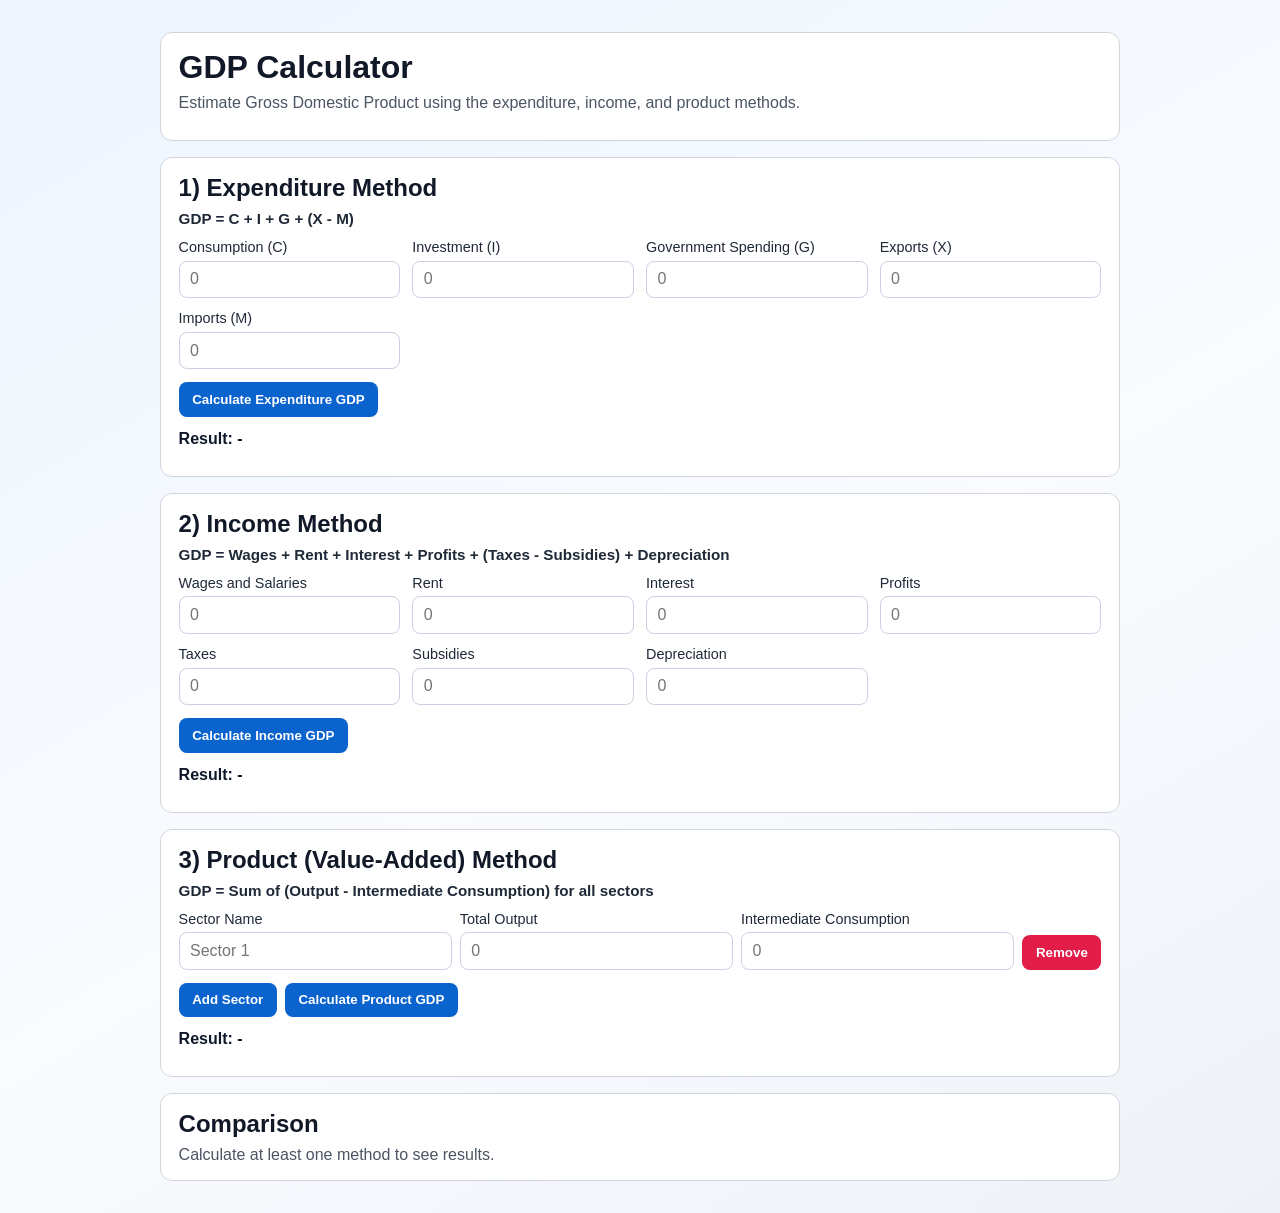
==== index.html @ e5df811b "Add files via upload" ====
<!doctype html>
<html lang="en">
<head>
  <meta charset="UTF-8">
  <meta name="viewport" content="width=device-width, initial-scale=1.0">
  <title>GDP Calculator</title>
  <link rel="stylesheet" href="styles.css">
</head>
<body>
  <main class="container">
    <header>
      <h1>GDP Calculator</h1>
      <p>Estimate Gross Domestic Product using the expenditure, income, and product methods.</p>
    </header>

    <section class="card">
      <h2>1) Expenditure Method</h2>
      <p class="formula">GDP = C + I + G + (X - M)</p>
      <div class="grid">
        <label>Consumption (C)
          <input type="number" step="any" id="exp-c" placeholder="0">
        </label>
        <label>Investment (I)
          <input type="number" step="any" id="exp-i" placeholder="0">
        </label>
        <label>Government Spending (G)
          <input type="number" step="any" id="exp-g" placeholder="0">
        </label>
        <label>Exports (X)
          <input type="number" step="any" id="exp-x" placeholder="0">
        </label>
        <label>Imports (M)
          <input type="number" step="any" id="exp-m" placeholder="0">
        </label>
      </div>
      <button id="btn-expenditure">Calculate Expenditure GDP</button>
      <p class="result" id="result-expenditure">Result: -</p>
    </section>

    <section class="card">
      <h2>2) Income Method</h2>
      <p class="formula">GDP = Wages + Rent + Interest + Profits + (Taxes - Subsidies) + Depreciation</p>
      <div class="grid">
        <label>Wages and Salaries
          <input type="number" step="any" id="inc-wages" placeholder="0">
        </label>
        <label>Rent
          <input type="number" step="any" id="inc-rent" placeholder="0">
        </label>
        <label>Interest
          <input type="number" step="any" id="inc-interest" placeholder="0">
        </label>
        <label>Profits
          <input type="number" step="any" id="inc-profits" placeholder="0">
        </label>
        <label>Taxes
          <input type="number" step="any" id="inc-taxes" placeholder="0">
        </label>
        <label>Subsidies
          <input type="number" step="any" id="inc-subsidies" placeholder="0">
        </label>
        <label>Depreciation
          <input type="number" step="any" id="inc-depreciation" placeholder="0">
        </label>
      </div>
      <button id="btn-income">Calculate Income GDP</button>
      <p class="result" id="result-income">Result: -</p>
    </section>

    <section class="card">
      <h2>3) Product (Value-Added) Method</h2>
      <p class="formula">GDP = Sum of (Output - Intermediate Consumption) for all sectors</p>
      <div id="sector-rows" class="sector-rows"></div>
      <div class="actions">
        <button type="button" id="btn-add-sector">Add Sector</button>
        <button type="button" id="btn-product">Calculate Product GDP</button>
      </div>
      <p class="result" id="result-product">Result: -</p>
    </section>

    <section class="card summary">
      <h2>Comparison</h2>
      <p id="comparison-text">Calculate at least one method to see results.</p>
    </section>
  </main>

  <script src="script.js"></script>
</body>
</html>
---- styles.css ----
:root {
  --bg: #f4f7fb;
  --card: #ffffff;
  --text: #111827;
  --muted: #4b5563;
  --accent: #0b63ce;
  --accent-strong: #084a99;
  --border: #d1d5db;
}

* {
  box-sizing: border-box;
}

body {
  margin: 0;
  font-family: "Segoe UI", Tahoma, Geneva, Verdana, sans-serif;
  background: linear-gradient(150deg, #eef5ff, #f9fbff 55%, #eef2f7);
  color: var(--text);
}

.container {
  width: min(960px, 94vw);
  margin: 2rem auto;
  display: grid;
  gap: 1rem;
}

header,
.card {
  background: var(--card);
  border: 1px solid var(--border);
  border-radius: 12px;
  padding: 1rem 1.1rem;
}

h1,
h2 {
  margin: 0 0 0.5rem;
}

p {
  margin: 0.25rem 0 0.75rem;
  color: var(--muted);
}

.formula {
  font-size: 0.95rem;
  font-weight: 600;
  color: #1f2937;
}

.grid {
  display: grid;
  grid-template-columns: repeat(auto-fit, minmax(190px, 1fr));
  gap: 0.75rem;
  margin-bottom: 0.8rem;
}

label {
  display: flex;
  flex-direction: column;
  gap: 0.35rem;
  font-size: 0.9rem;
  color: #1f2937;
}

input {
  padding: 0.55rem 0.65rem;
  border: 1px solid #c8d2e0;
  border-radius: 8px;
  font-size: 1rem;
}

input:focus {
  outline: 2px solid #99c0f0;
  border-color: #76a7e0;
}

button {
  background: var(--accent);
  color: #fff;
  border: 0;
  border-radius: 8px;
  padding: 0.62rem 0.85rem;
  font-weight: 600;
  cursor: pointer;
}

button:hover {
  background: var(--accent-strong);
}

.actions {
  display: flex;
  flex-wrap: wrap;
  gap: 0.5rem;
}

.sector-rows {
  display: grid;
  gap: 0.6rem;
  margin-bottom: 0.8rem;
}

.sector-row {
  display: grid;
  grid-template-columns: 1fr 1fr 1fr auto;
  gap: 0.5rem;
  align-items: end;
}

.sector-row button {
  background: #e11d48;
}

.sector-row button:hover {
  background: #be123c;
}

.result {
  margin-top: 0.8rem;
  font-weight: 700;
  color: #0f172a;
}

.summary p {
  margin: 0.3rem 0 0;
}

@media (max-width: 640px) {
  .sector-row {
    grid-template-columns: 1fr;
  }
}
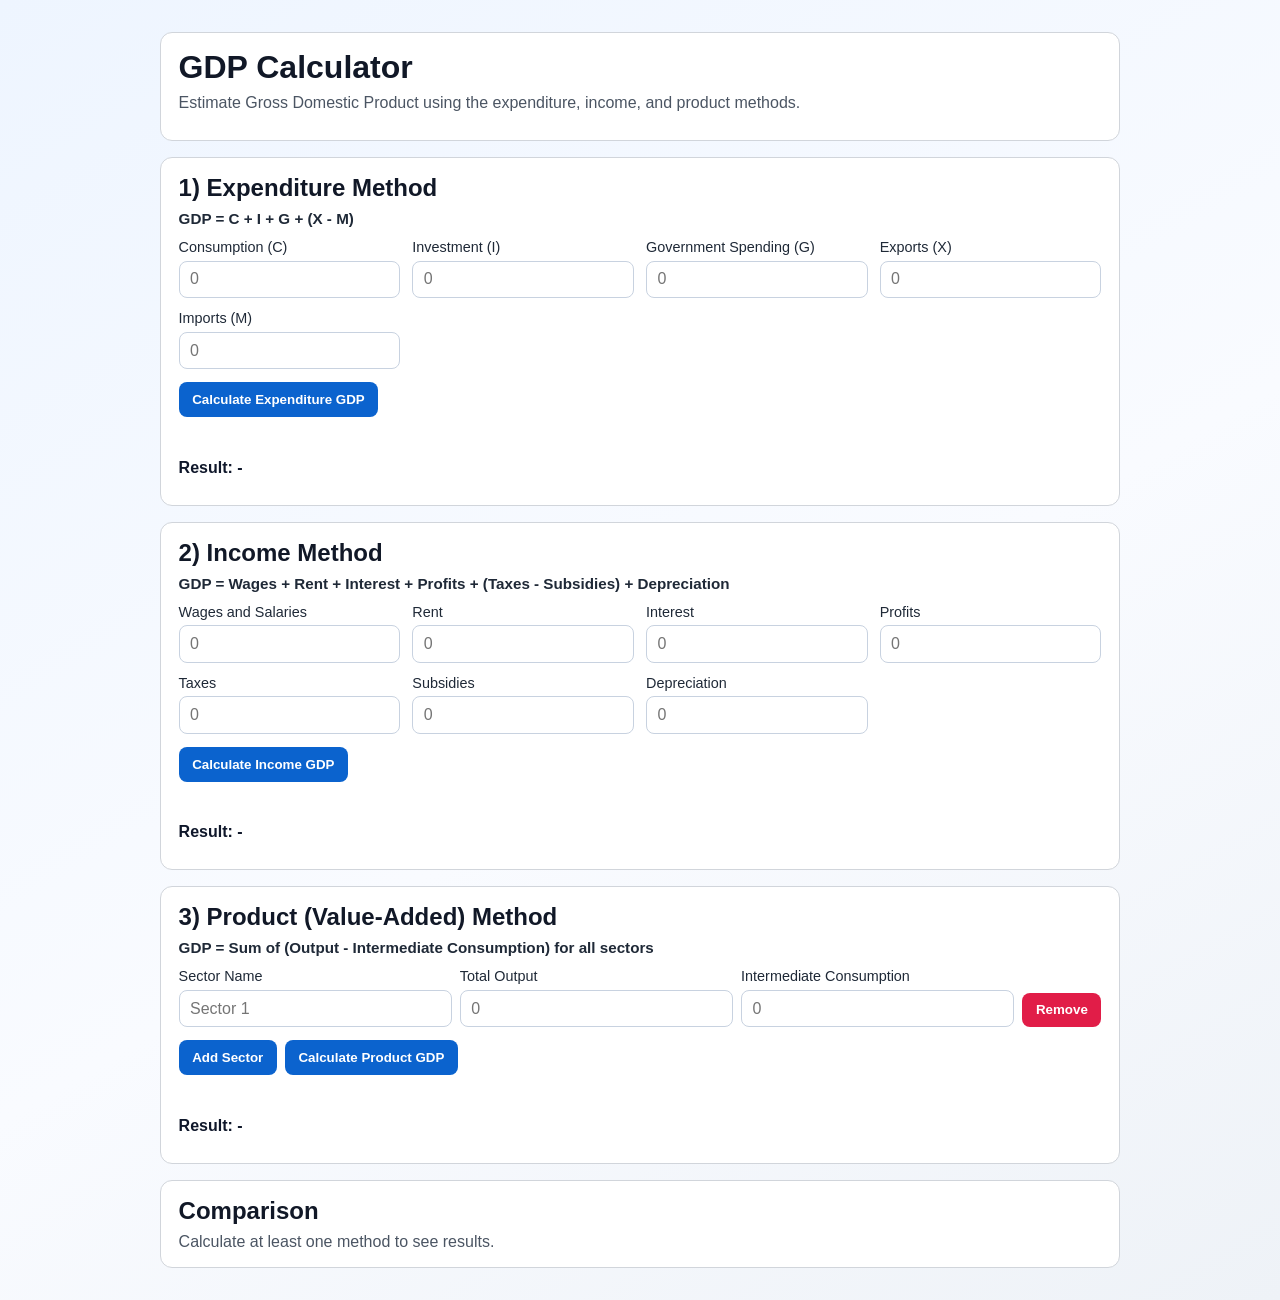
==== commit 9e87e34d: "Add files via upload" ====
--- a/index.html
+++ b/index.html
@@ -34,6 +34,7 @@
         </label>
       </div>
       <button id="btn-expenditure">Calculate Expenditure GDP</button>
+      <p class="error" id="error-expenditure"></p>
       <p class="result" id="result-expenditure">Result: -</p>
     </section>
 
@@ -64,6 +65,7 @@
         </label>
       </div>
       <button id="btn-income">Calculate Income GDP</button>
+      <p class="error" id="error-income"></p>
       <p class="result" id="result-income">Result: -</p>
     </section>
 
@@ -75,6 +77,7 @@
         <button type="button" id="btn-add-sector">Add Sector</button>
         <button type="button" id="btn-product">Calculate Product GDP</button>
       </div>
+      <p class="error" id="error-product"></p>
       <p class="result" id="result-product">Result: -</p>
     </section>
 
--- a/styles.css
+++ b/styles.css
@@ -124,6 +124,13 @@
   color: #0f172a;
 }
 
+.error {
+  margin-top: 0.6rem;
+  min-height: 1.2rem;
+  font-weight: 600;
+  color: #b91c1c;
+}
+
 .summary p {
   margin: 0.3rem 0 0;
 }
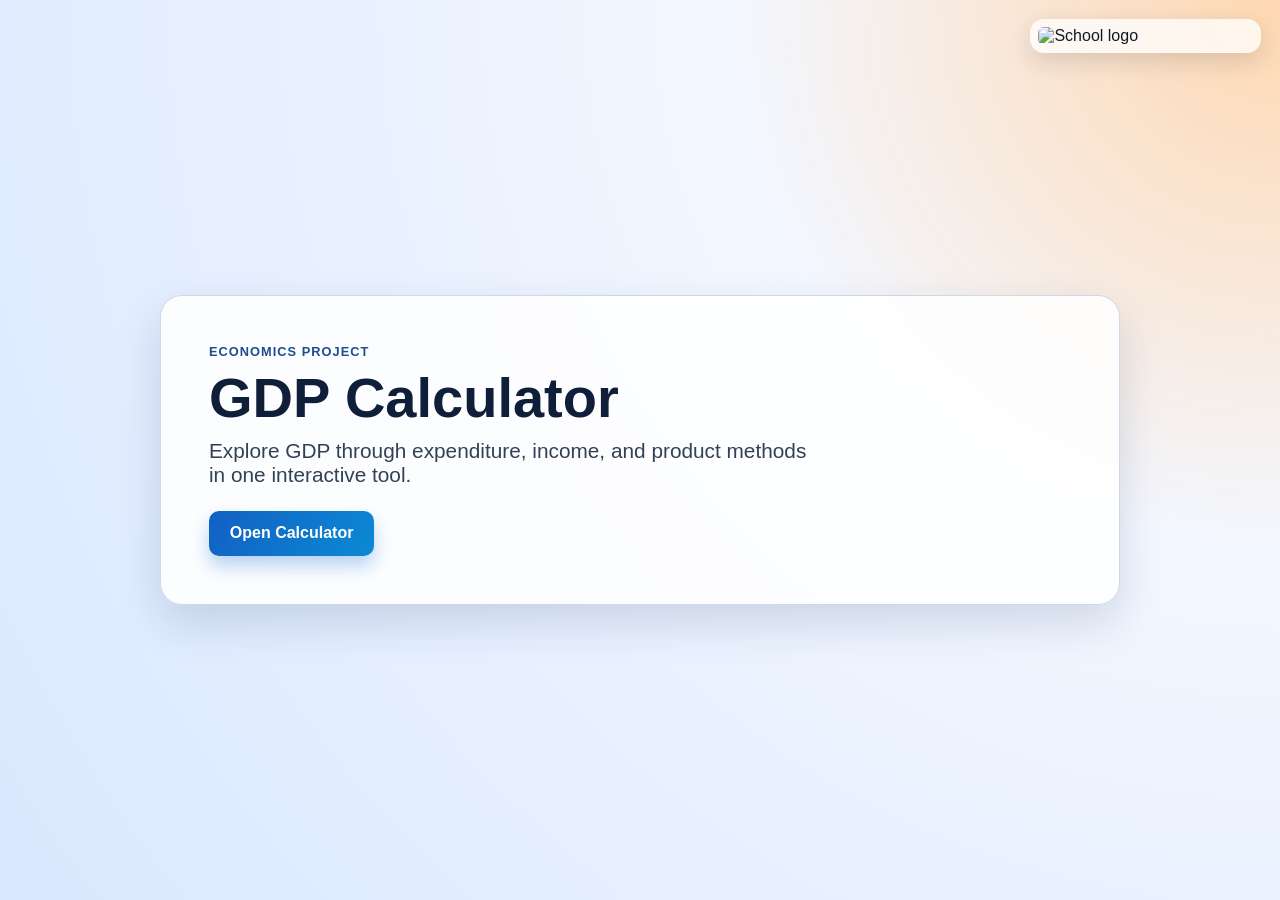
==== commit bd459490: "Add files via upload" ====
--- a/index.html
+++ b/index.html
@@ -3,90 +3,21 @@
 <head>
   <meta charset="UTF-8">
   <meta name="viewport" content="width=device-width, initial-scale=1.0">
-  <title>GDP Calculator</title>
+  <title>GDP Calculator Home</title>
   <link rel="stylesheet" href="styles.css">
 </head>
-<body>
-  <main class="container">
-    <header>
+<body class="cover-page">
+  <img src="logo.png" alt="School logo" class="cover-logo">
+
+  <main class="cover-shell">
+    <section class="cover-card">
+      <p class="cover-kicker">Economics Project</p>
       <h1>GDP Calculator</h1>
-      <p>Estimate Gross Domestic Product using the expenditure, income, and product methods.</p>
-    </header>
-
-    <section class="card">
-      <h2>1) Expenditure Method</h2>
-      <p class="formula">GDP = C + I + G + (X - M)</p>
-      <div class="grid">
-        <label>Consumption (C)
-          <input type="number" step="any" id="exp-c" placeholder="0">
-        </label>
-        <label>Investment (I)
-          <input type="number" step="any" id="exp-i" placeholder="0">
-        </label>
-        <label>Government Spending (G)
-          <input type="number" step="any" id="exp-g" placeholder="0">
-        </label>
-        <label>Exports (X)
-          <input type="number" step="any" id="exp-x" placeholder="0">
-        </label>
-        <label>Imports (M)
-          <input type="number" step="any" id="exp-m" placeholder="0">
-        </label>
-      </div>
-      <button id="btn-expenditure">Calculate Expenditure GDP</button>
-      <p class="error" id="error-expenditure"></p>
-      <p class="result" id="result-expenditure">Result: -</p>
-    </section>
-
-    <section class="card">
-      <h2>2) Income Method</h2>
-      <p class="formula">GDP = Wages + Rent + Interest + Profits + (Taxes - Subsidies) + Depreciation</p>
-      <div class="grid">
-        <label>Wages and Salaries
-          <input type="number" step="any" id="inc-wages" placeholder="0">
-        </label>
-        <label>Rent
-          <input type="number" step="any" id="inc-rent" placeholder="0">
-        </label>
-        <label>Interest
-          <input type="number" step="any" id="inc-interest" placeholder="0">
-        </label>
-        <label>Profits
-          <input type="number" step="any" id="inc-profits" placeholder="0">
-        </label>
-        <label>Taxes
-          <input type="number" step="any" id="inc-taxes" placeholder="0">
-        </label>
-        <label>Subsidies
-          <input type="number" step="any" id="inc-subsidies" placeholder="0">
-        </label>
-        <label>Depreciation
-          <input type="number" step="any" id="inc-depreciation" placeholder="0">
-        </label>
-      </div>
-      <button id="btn-income">Calculate Income GDP</button>
-      <p class="error" id="error-income"></p>
-      <p class="result" id="result-income">Result: -</p>
-    </section>
-
-    <section class="card">
-      <h2>3) Product (Value-Added) Method</h2>
-      <p class="formula">GDP = Sum of (Output - Intermediate Consumption) for all sectors</p>
-      <div id="sector-rows" class="sector-rows"></div>
-      <div class="actions">
-        <button type="button" id="btn-add-sector">Add Sector</button>
-        <button type="button" id="btn-product">Calculate Product GDP</button>
-      </div>
-      <p class="error" id="error-product"></p>
-      <p class="result" id="result-product">Result: -</p>
-    </section>
-
-    <section class="card summary">
-      <h2>Comparison</h2>
-      <p id="comparison-text">Calculate at least one method to see results.</p>
+      <p class="cover-copy">
+        Explore GDP through expenditure, income, and product methods in one interactive tool.
+      </p>
+      <a class="cover-cta" href="calculator.html">Open Calculator</a>
     </section>
   </main>
-
-  <script src="script.js"></script>
 </body>
 </html>
--- a/styles.css
+++ b/styles.css
@@ -140,3 +140,83 @@
     grid-template-columns: 1fr;
   }
 }
+
+.cover-page {
+  min-height: 100vh;
+  margin: 0;
+  font-family: "Trebuchet MS", "Gill Sans", sans-serif;
+  background: radial-gradient(circle at top right, #ffd8b1 0%, #f3f7ff 35%, #d9e8ff 100%);
+  display: grid;
+  place-items: center;
+  position: relative;
+}
+
+.cover-logo {
+  position: absolute;
+  top: 1.2rem;
+  right: 1.2rem;
+  width: clamp(120px, 18vw, 240px);
+  max-height: 120px;
+  object-fit: contain;
+  padding: 0.5rem;
+  border-radius: 14px;
+  background: rgba(255, 255, 255, 0.75);
+  box-shadow: 0 8px 24px rgba(17, 24, 39, 0.15);
+}
+
+.cover-shell {
+  width: min(960px, 92vw);
+}
+
+.cover-card {
+  background: rgba(255, 255, 255, 0.88);
+  border: 1px solid #cfd8e6;
+  border-radius: 22px;
+  padding: clamp(1.2rem, 4vw, 3rem);
+  box-shadow: 0 18px 44px rgba(12, 40, 82, 0.15);
+}
+
+.cover-kicker {
+  text-transform: uppercase;
+  letter-spacing: 0.08em;
+  font-size: 0.8rem;
+  color: #1d4d8f;
+  font-weight: 700;
+  margin: 0 0 0.6rem;
+}
+
+.cover-card h1 {
+  margin: 0 0 0.7rem;
+  font-size: clamp(2rem, 5vw, 3.5rem);
+  line-height: 1.05;
+  color: #0f1f3a;
+}
+
+.cover-copy {
+  font-size: clamp(1rem, 2.4vw, 1.3rem);
+  max-width: 52ch;
+  color: #334155;
+  margin: 0 0 1.5rem;
+}
+
+.cover-cta {
+  display: inline-block;
+  text-decoration: none;
+  background: linear-gradient(120deg, #1260c4, #0b8ad4);
+  color: #fff;
+  font-weight: 700;
+  padding: 0.85rem 1.3rem;
+  border-radius: 10px;
+  box-shadow: 0 10px 18px rgba(11, 99, 206, 0.28);
+}
+
+.cover-cta:hover {
+  filter: brightness(1.05);
+}
+
+.back-home {
+  text-decoration: none;
+  color: #0b63ce;
+  font-weight: 700;
+  width: fit-content;
+}
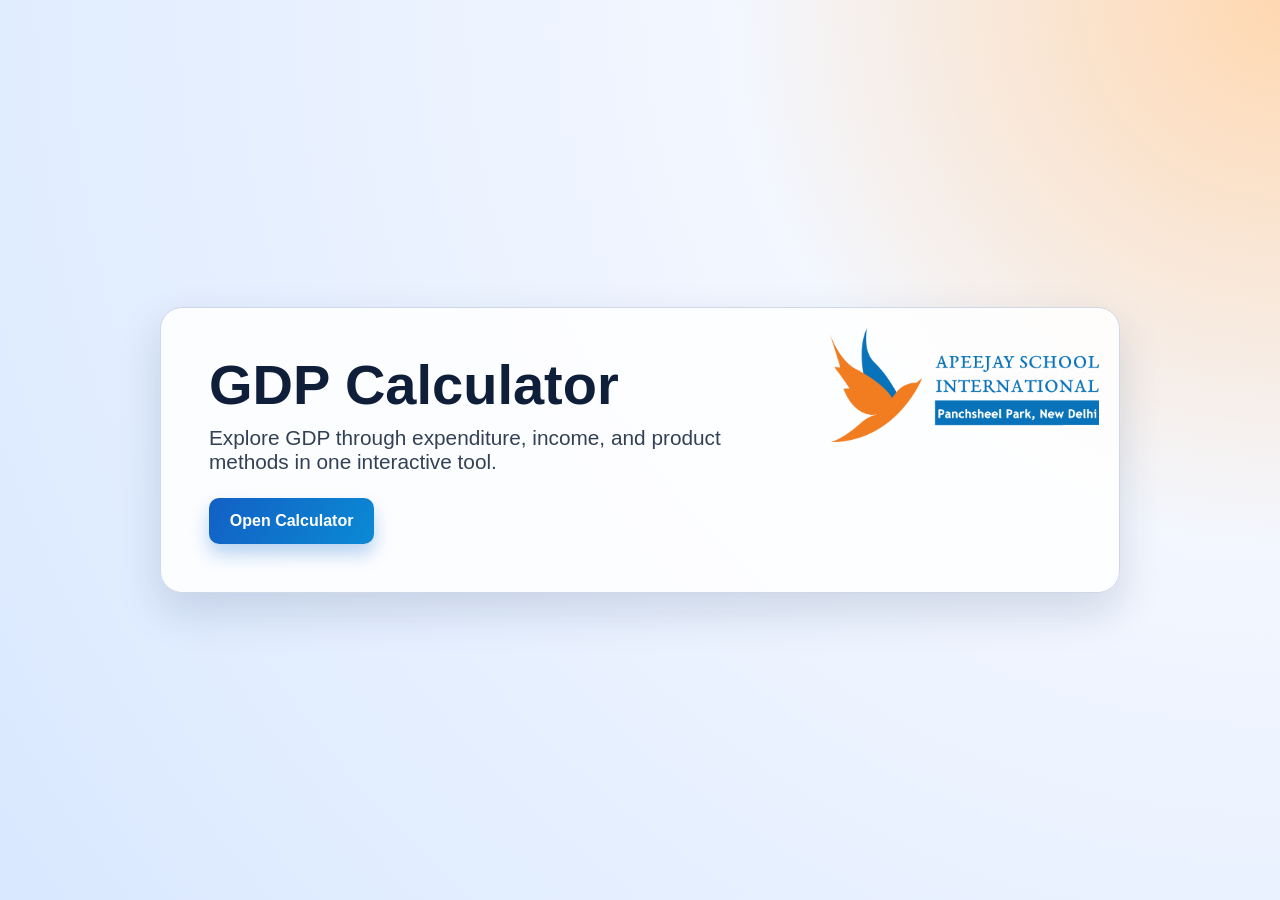
==== commit 4e4ee9c6: "Add files via upload" ====
--- a/index.html
+++ b/index.html
@@ -7,11 +7,9 @@
   <link rel="stylesheet" href="styles.css">
 </head>
 <body class="cover-page">
-  <img src="logo.png" alt="School logo" class="cover-logo">
-
   <main class="cover-shell">
     <section class="cover-card">
-      <p class="cover-kicker">Economics Project</p>
+      <img src="logo.png" alt="School logo" class="cover-logo">
       <h1>GDP Calculator</h1>
       <p class="cover-copy">
         Explore GDP through expenditure, income, and product methods in one interactive tool.
--- a/styles.css
+++ b/styles.css
@@ -153,15 +153,11 @@
 
 .cover-logo {
   position: absolute;
-  top: 1.2rem;
-  right: 1.2rem;
-  width: clamp(120px, 18vw, 240px);
-  max-height: 120px;
+  top: 1.25rem;
+  right: 1.25rem;
+  width: clamp(150px, 21vw, 340px);
+  max-height: 130px;
   object-fit: contain;
-  padding: 0.5rem;
-  border-radius: 14px;
-  background: rgba(255, 255, 255, 0.75);
-  box-shadow: 0 8px 24px rgba(17, 24, 39, 0.15);
 }
 
 .cover-shell {
@@ -169,20 +165,13 @@
 }
 
 .cover-card {
+  position: relative;
   background: rgba(255, 255, 255, 0.88);
   border: 1px solid #cfd8e6;
   border-radius: 22px;
   padding: clamp(1.2rem, 4vw, 3rem);
+  padding-right: clamp(10rem, 25vw, 24rem);
   box-shadow: 0 18px 44px rgba(12, 40, 82, 0.15);
-}
-
-.cover-kicker {
-  text-transform: uppercase;
-  letter-spacing: 0.08em;
-  font-size: 0.8rem;
-  color: #1d4d8f;
-  font-weight: 700;
-  margin: 0 0 0.6rem;
 }
 
 .cover-card h1 {
@@ -214,6 +203,19 @@
   filter: brightness(1.05);
 }
 
+@media (max-width: 900px) {
+  .cover-card {
+    padding-right: clamp(1.2rem, 4vw, 3rem);
+    padding-top: clamp(6.5rem, 18vw, 9rem);
+  }
+
+  .cover-logo {
+    right: 1rem;
+    top: 0.9rem;
+    width: clamp(130px, 42vw, 260px);
+  }
+}
+
 .back-home {
   text-decoration: none;
   color: #0b63ce;
